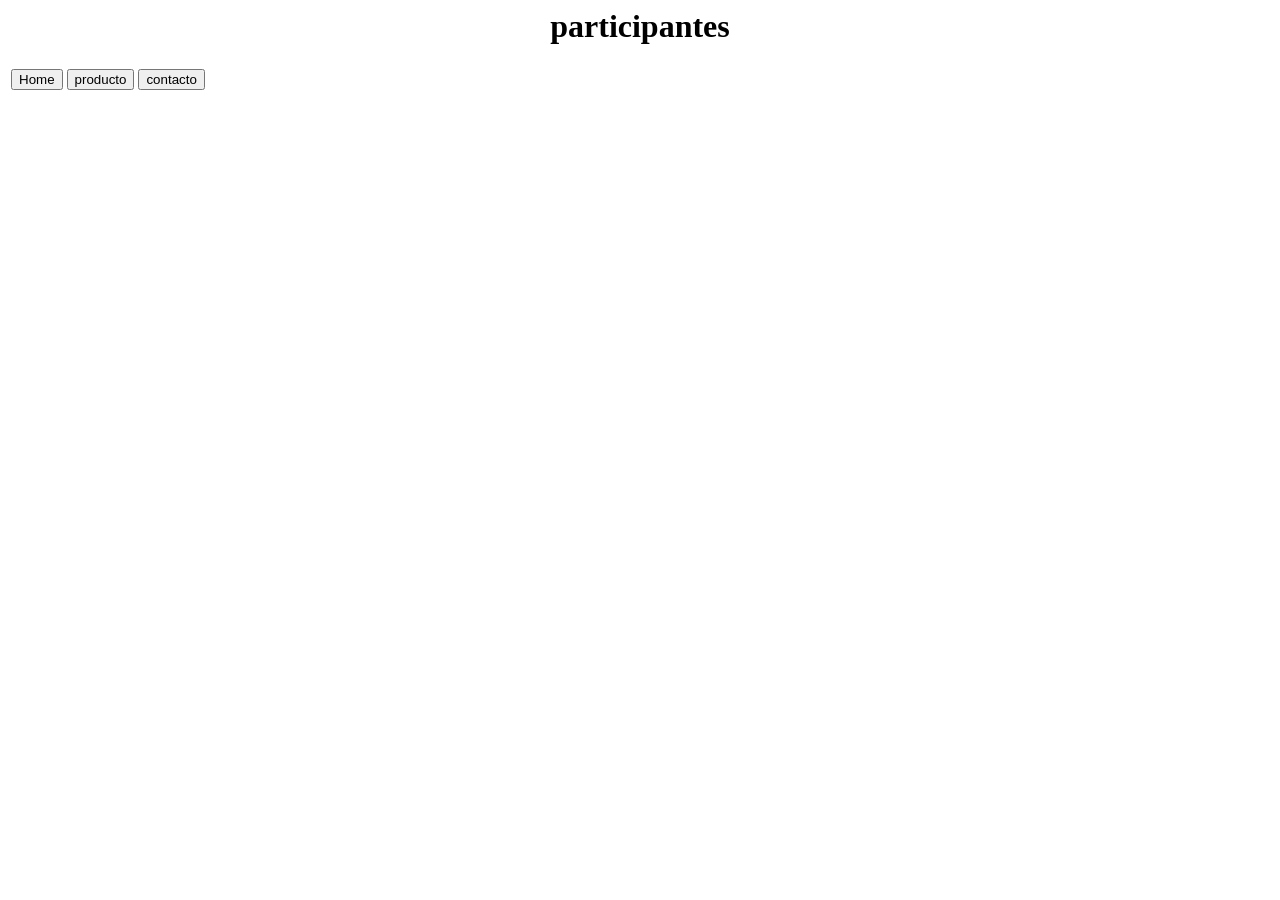
==== contacto.html @ f820a97e "commit" ====
<html>
    <head>
        <title>contacto</title>
    </head>
    <body>
        <table id="tabla1">
          <tr>
             <td><a  href="index.html"><input type="button" id="boton" value="Home"></a></td>
             <td><a  href="productos.html"><input type="button" id="boton" value="producto"></a></td>
             <td><a  href="contacto.html"><input type="button" id="boton" value="contacto"></a></td>
          </tr>
          <center><h1>participantes</h1></center>
    </body>
</html>
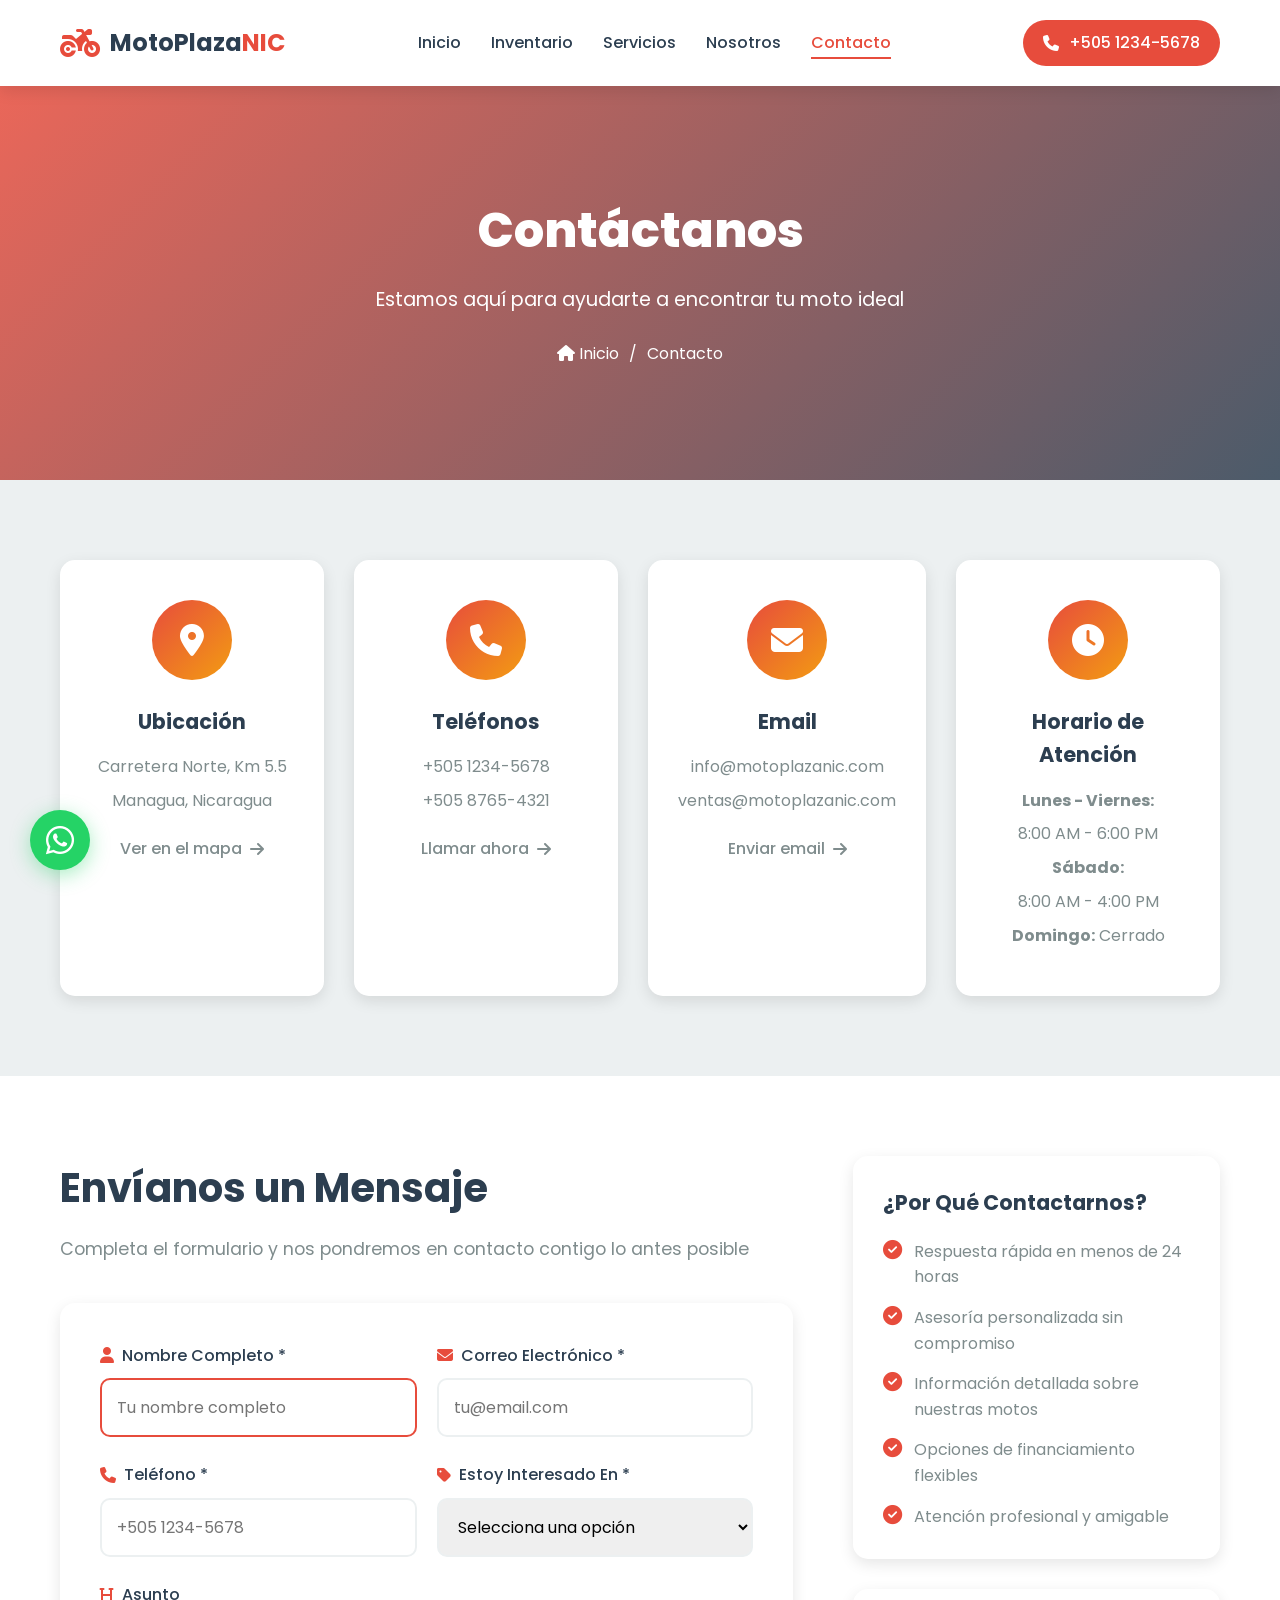
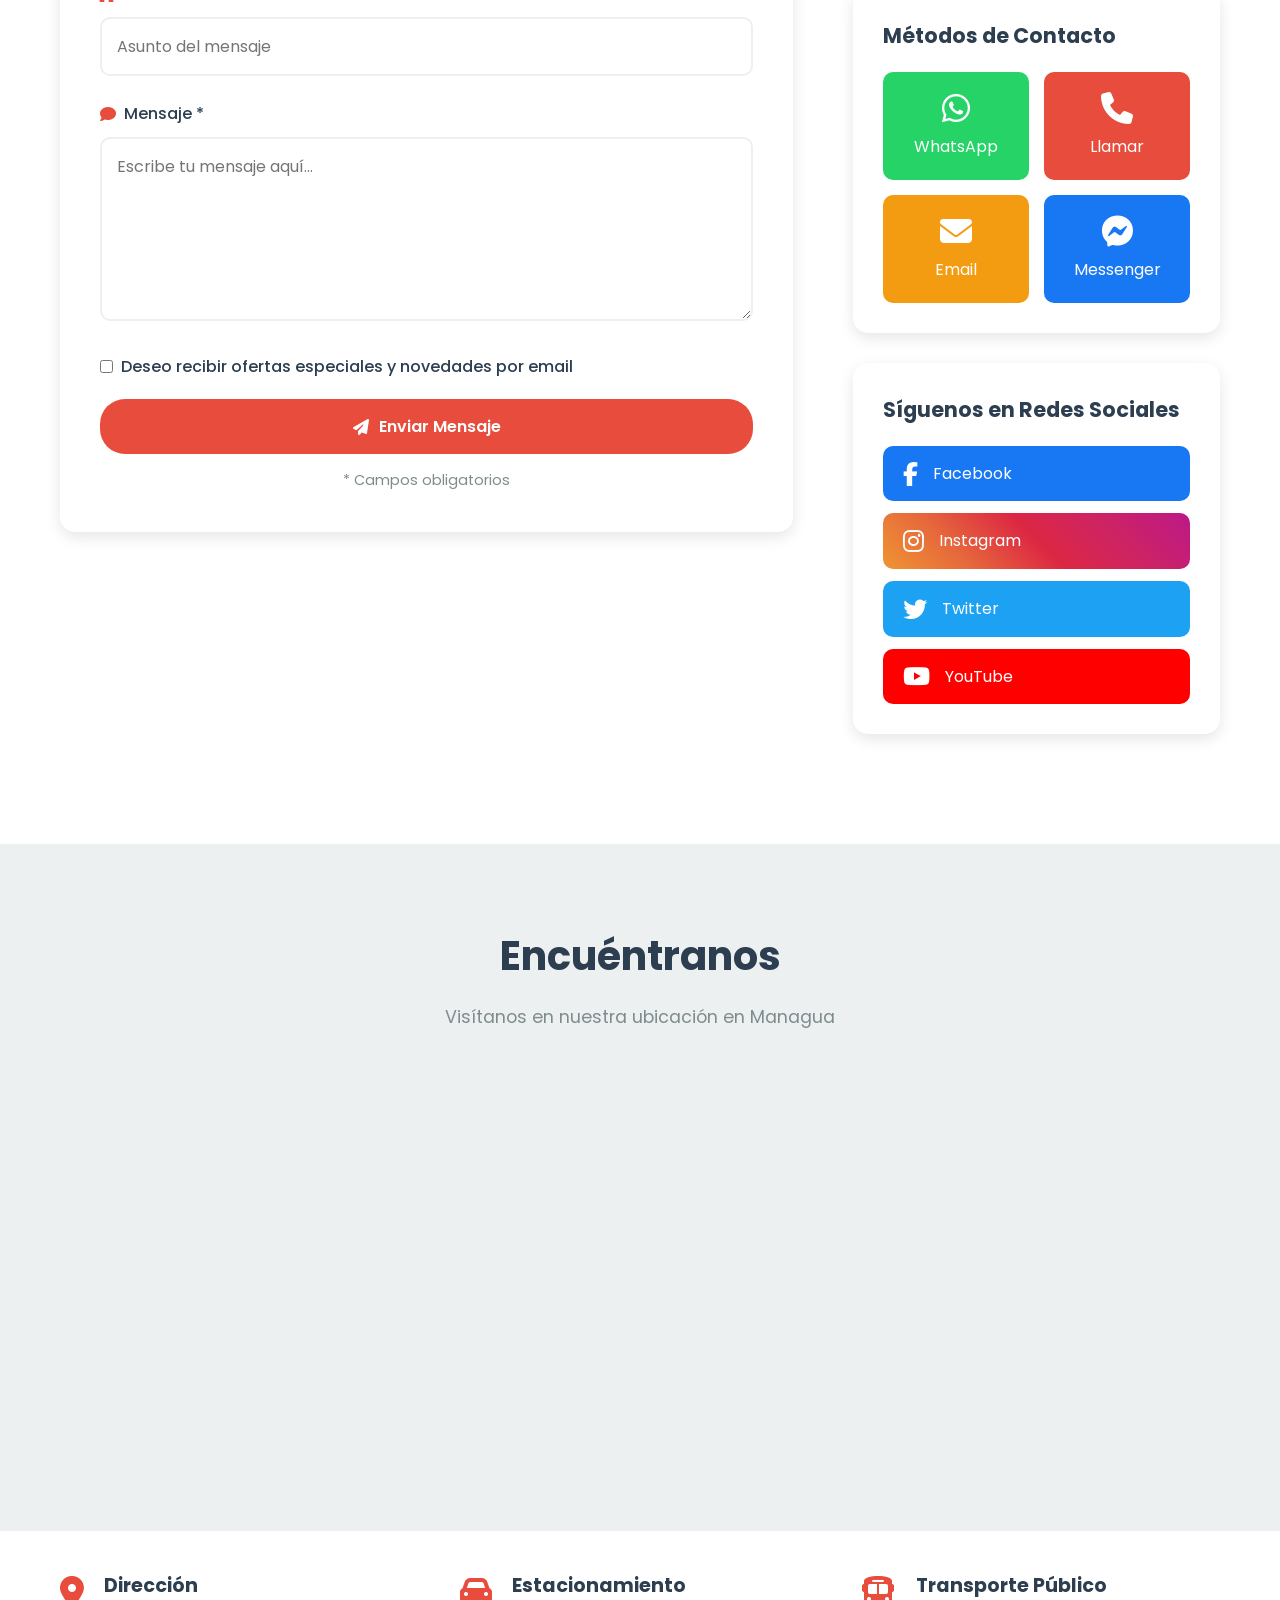
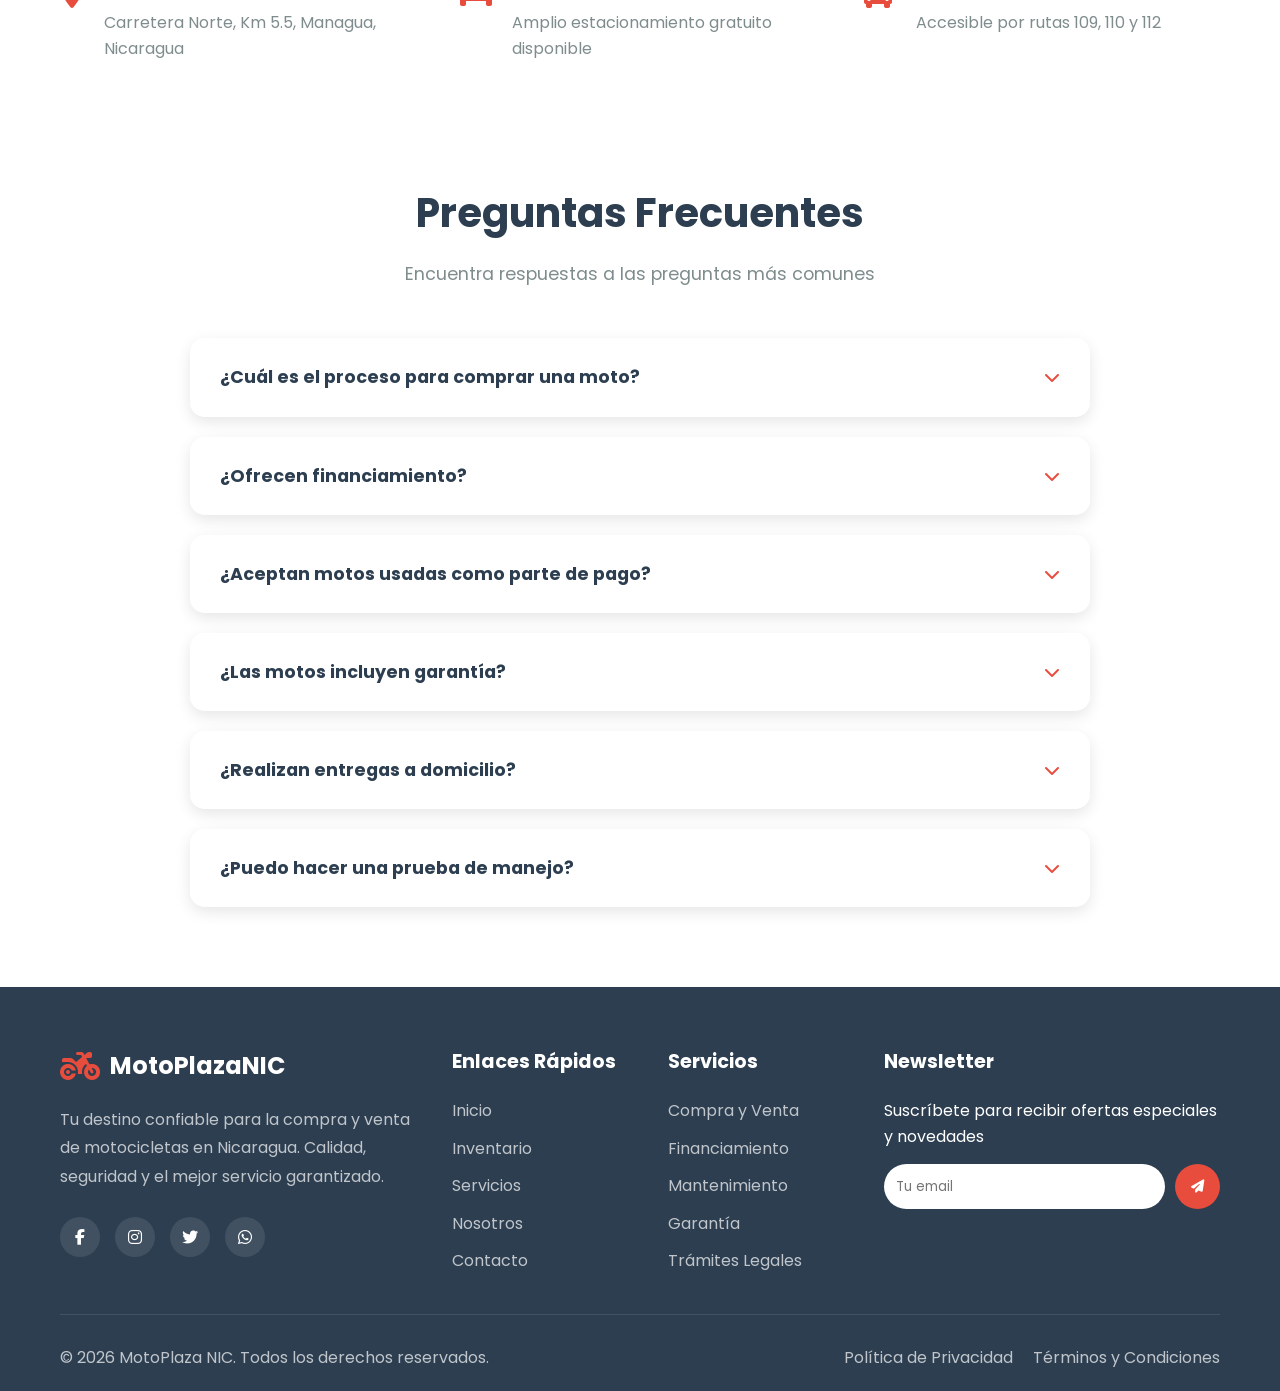
==== commit 585e553f: "Actualizaciones MOdificacion y actualizacions, CSS, JS, entre otros." ====
--- a/contacto.html
+++ b/contacto.html
@@ -1,14 +1,467 @@
-<html>
-    <head>
-        <title>contacto</title>
-    </head>
-    <body>
-        <table id="tabla1">
-          <tr>
-             <td><a  href="index.html"><input type="button" id="boton" value="Home"></a></td>
-             <td><a  href="productos.html"><input type="button" id="boton" value="producto"></a></td>
-             <td><a  href="contacto.html"><input type="button" id="boton" value="contacto"></a></td>
-          </tr>
-          <center><h1>participantes</h1></center>
-    </body>
-</html>+<!DOCTYPE html>
+<html lang="es">
+<head>
+    <meta charset="UTF-8">
+    <meta name="viewport" content="width=device-width, initial-scale=1.0">
+    <meta name="description" content="Contáctanos - MotoPlaza NIC - Estamos aquí para ayudarte">
+    <title>Contacto - MotoPlaza NIC</title>
+    <link rel="stylesheet" href="css/contacto.css">
+    <link rel="stylesheet" href="https://cdnjs.cloudflare.com/ajax/libs/font-awesome/6.4.0/css/all.min.css">
+    <link rel="preconnect" href="https://fonts.googleapis.com">
+    <link rel="preconnect" href="https://fonts.gstatic.com" crossorigin>
+    <link href="https://fonts.googleapis.com/css2?family=Poppins:wght@300;400;500;600;700;800&display=swap" rel="stylesheet">
+</head>
+<body>
+    <!-- Navigation -->
+    <nav class="navbar" id="navbar">
+        <div class="container">
+            <div class="nav-wrapper">
+                <div class="logo">
+                    <i class="fas fa-motorcycle"></i>
+                    <span>MotoPlaza<span class="highlight">NIC</span></span>
+                </div>
+                <ul class="nav-menu" id="navMenu">
+                    <li><a href="index.html" class="nav-link">Inicio</a></li>
+                    <li><a href="index.html#inventory" class="nav-link">Inventario</a></li>
+                    <li><a href="index.html#services" class="nav-link">Servicios</a></li>
+                    <li><a href="nosotros.html" class="nav-link">Nosotros</a></li>
+                    <li><a href="contacto.html" class="nav-link active">Contacto</a></li>
+                </ul>
+                <div class="nav-actions">
+                    <a href="tel:+50512345678" class="phone-btn">
+                        <i class="fas fa-phone"></i>
+                        <span>+505 1234-5678</span>
+                    </a>
+                    <button class="hamburger" id="hamburger">
+                        <span></span>
+                        <span></span>
+                        <span></span>
+                    </button>
+                </div>
+            </div>
+        </div>
+    </nav>
+
+    <!-- Page Header -->
+    <section class="page-header">
+        <div class="header-overlay"></div>
+        <div class="container">
+            <h1 class="page-title">Contáctanos</h1>
+            <p class="page-subtitle">Estamos aquí para ayudarte a encontrar tu moto ideal</p>
+            <div class="breadcrumb">
+                <a href="index.html"><i class="fas fa-home"></i> Inicio</a>
+                <span>/</span>
+                <span>Contacto</span>
+            </div>
+        </div>
+    </section>
+
+    <!-- Contact Info Section -->
+    <section class="contact-info-section">
+        <div class="container">
+            <div class="info-grid">
+                <div class="info-card">
+                    <div class="info-icon">
+                        <i class="fas fa-map-marker-alt"></i>
+                    </div>
+                    <div class="info-content">
+                        <h3>Ubicación</h3>
+                        <p>Carretera Norte, Km 5.5</p>
+                        <p>Managua, Nicaragua</p>
+                        <a href="https://maps.google.com" target="_blank" class="info-link">
+                            Ver en el mapa <i class="fas fa-arrow-right"></i>
+                        </a>
+                    </div>
+                </div>
+
+                <div class="info-card">
+                    <div class="info-icon">
+                        <i class="fas fa-phone"></i>
+                    </div>
+                    <div class="info-content">
+                        <h3>Teléfonos</h3>
+                        <p><a href="tel:+50512345678">+505 1234-5678</a></p>
+                        <p><a href="tel:+50587654321">+505 8765-4321</a></p>
+                        <a href="tel:+50512345678" class="info-link">
+                            Llamar ahora <i class="fas fa-arrow-right"></i>
+                        </a>
+                    </div>
+                </div>
+
+                <div class="info-card">
+                    <div class="info-icon">
+                        <i class="fas fa-envelope"></i>
+                    </div>
+                    <div class="info-content">
+                        <h3>Email</h3>
+                        <p><a href="mailto:info@motoplazanic.com">info@motoplazanic.com</a></p>
+                        <p><a href="mailto:ventas@motoplazanic.com">ventas@motoplazanic.com</a></p>
+                        <a href="mailto:info@motoplazanic.com" class="info-link">
+                            Enviar email <i class="fas fa-arrow-right"></i>
+                        </a>
+                    </div>
+                </div>
+
+                <div class="info-card">
+                    <div class="info-icon">
+                        <i class="fas fa-clock"></i>
+                    </div>
+                    <div class="info-content">
+                        <h3>Horario de Atención</h3>
+                        <p><strong>Lunes - Viernes:</strong></p>
+                        <p>8:00 AM - 6:00 PM</p>
+                        <p><strong>Sábado:</strong></p>
+                        <p>8:00 AM - 4:00 PM</p>
+                        <p><strong>Domingo:</strong> Cerrado</p>
+                    </div>
+                </div>
+            </div>
+        </div>
+    </section>
+
+    <!-- Contact Form Section -->
+    <section class="contact-form-section">
+        <div class="container">
+            <div class="contact-layout">
+                <div class="form-side">
+                    <h2 class="section-title">Envíanos un Mensaje</h2>
+                    <p class="section-subtitle">Completa el formulario y nos pondremos en contacto contigo lo antes posible</p>
+                    
+                    <form class="contact-form" id="contactForm">
+                        <div class="form-row">
+                            <div class="form-group">
+                                <label for="name">
+                                    <i class="fas fa-user"></i>
+                                    Nombre Completo *
+                                </label>
+                                <input type="text" id="name" name="name" placeholder="Tu nombre completo" required>
+                            </div>
+                            <div class="form-group">
+                                <label for="email">
+                                    <i class="fas fa-envelope"></i>
+                                    Correo Electrónico *
+                                </label>
+                                <input type="email" id="email" name="email" placeholder="tu@email.com" required>
+                            </div>
+                        </div>
+
+                        <div class="form-row">
+                            <div class="form-group">
+                                <label for="phone">
+                                    <i class="fas fa-phone"></i>
+                                    Teléfono *
+                                </label>
+                                <input type="tel" id="phone" name="phone" placeholder="+505 1234-5678" required>
+                            </div>
+                            <div class="form-group">
+                                <label for="interest">
+                                    <i class="fas fa-tag"></i>
+                                    Estoy Interesado En *
+                                </label>
+                                <select id="interest" name="interest" required>
+                                    <option value="">Selecciona una opción</option>
+                                    <option value="comprar">Comprar una moto</option>
+                                    <option value="vender">Vender mi moto</option>
+                                    <option value="financiamiento">Opciones de financiamiento</option>
+                                    <option value="servicio">Servicio técnico</option>
+                                    <option value="repuestos">Repuestos y accesorios</option>
+                                    <option value="otro">Otro</option>
+                                </select>
+                            </div>
+                        </div>
+
+                        <div class="form-group">
+                            <label for="subject">
+                                <i class="fas fa-heading"></i>
+                                Asunto
+                            </label>
+                            <input type="text" id="subject" name="subject" placeholder="Asunto del mensaje">
+                        </div>
+
+                        <div class="form-group">
+                            <label for="message">
+                                <i class="fas fa-comment"></i>
+                                Mensaje *
+                            </label>
+                            <textarea id="message" name="message" rows="6" placeholder="Escribe tu mensaje aquí..." required></textarea>
+                        </div>
+
+                        <div class="form-group checkbox-group">
+                            <label class="checkbox-label">
+                                <input type="checkbox" id="newsletter" name="newsletter">
+                                <span>Deseo recibir ofertas especiales y novedades por email</span>
+                            </label>
+                        </div>
+
+                        <button type="submit" class="btn btn-primary btn-full">
+                            <i class="fas fa-paper-plane"></i>
+                            Enviar Mensaje
+                        </button>
+
+                        <p class="form-note">* Campos obligatorios</p>
+                    </form>
+                </div>
+
+                <div class="info-side">
+                    <div class="info-box">
+                        <h3>¿Por Qué Contactarnos?</h3>
+                        <ul class="benefits-list">
+                            <li>
+                                <i class="fas fa-check-circle"></i>
+                                <span>Respuesta rápida en menos de 24 horas</span>
+                            </li>
+                            <li>
+                                <i class="fas fa-check-circle"></i>
+                                <span>Asesoría personalizada sin compromiso</span>
+                            </li>
+                            <li>
+                                <i class="fas fa-check-circle"></i>
+                                <span>Información detallada sobre nuestras motos</span>
+                            </li>
+                            <li>
+                                <i class="fas fa-check-circle"></i>
+                                <span>Opciones de financiamiento flexibles</span>
+                            </li>
+                            <li>
+                                <i class="fas fa-check-circle"></i>
+                                <span>Atención profesional y amigable</span>
+                            </li>
+                        </ul>
+                    </div>
+
+                    <div class="info-box">
+                        <h3>Métodos de Contacto</h3>
+                        <div class="contact-methods">
+                            <a href="https://wa.me/50512345678" class="method-btn whatsapp" target="_blank">
+                                <i class="fab fa-whatsapp"></i>
+                                <span>WhatsApp</span>
+                            </a>
+                            <a href="tel:+50512345678" class="method-btn phone">
+                                <i class="fas fa-phone"></i>
+                                <span>Llamar</span>
+                            </a>
+                            <a href="mailto:info@motoplazanic.com" class="method-btn email">
+                                <i class="fas fa-envelope"></i>
+                                <span>Email</span>
+                            </a>
+                            <a href="https://facebook.com" class="method-btn facebook" target="_blank">
+                                <i class="fab fa-facebook-messenger"></i>
+                                <span>Messenger</span>
+                            </a>
+                        </div>
+                    </div>
+
+                    <div class="info-box social-box">
+                        <h3>Síguenos en Redes Sociales</h3>
+                        <div class="social-links-large">
+                            <a href="#" class="social-btn facebook">
+                                <i class="fab fa-facebook-f"></i>
+                                <span>Facebook</span>
+                            </a>
+                            <a href="#" class="social-btn instagram">
+                                <i class="fab fa-instagram"></i>
+                                <span>Instagram</span>
+                            </a>
+                            <a href="#" class="social-btn twitter">
+                                <i class="fab fa-twitter"></i>
+                                <span>Twitter</span>
+                            </a>
+                            <a href="#" class="social-btn youtube">
+                                <i class="fab fa-youtube"></i>
+                                <span>YouTube</span>
+                            </a>
+                        </div>
+                    </div>
+                </div>
+            </div>
+        </div>
+    </section>
+
+    <!-- Map Section -->
+    <section class="map-section">
+        <div class="container">
+            <h2 class="section-title">Encuéntranos</h2>
+            <p class="section-subtitle">Visítanos en nuestra ubicación en Managua</p>
+        </div>
+        <div class="map-container">
+            <iframe 
+                src="https://www.google.com/maps/embed?pb=!1m18!1m12!1m3!1d124422.39861796424!2d-86.35041984999999!3d12.136389!2m3!1f0!2f0!3f0!3m2!1i1024!2i768!4f13.1!3m3!1m2!1s0x8f7155400f0e3a5b%3A0x5e4e8c5c5c5c5c5c!2sManagua%2C%20Nicaragua!5e0!3m2!1sen!2sus!4v1234567890123!5m2!1sen!2sus" 
+                width="100%" 
+                height="450" 
+                style="border:0;" 
+                allowfullscreen="" 
+                loading="lazy" 
+                referrerpolicy="no-referrer-when-downgrade">
+            </iframe>
+        </div>
+        <div class="map-info">
+            <div class="container">
+                <div class="map-details">
+                    <div class="map-detail-item">
+                        <i class="fas fa-map-marker-alt"></i>
+                        <div>
+                            <h4>Dirección</h4>
+                            <p>Carretera Norte, Km 5.5, Managua, Nicaragua</p>
+                        </div>
+                    </div>
+                    <div class="map-detail-item">
+                        <i class="fas fa-car"></i>
+                        <div>
+                            <h4>Estacionamiento</h4>
+                            <p>Amplio estacionamiento gratuito disponible</p>
+                        </div>
+                    </div>
+                    <div class="map-detail-item">
+                        <i class="fas fa-bus"></i>
+                        <div>
+                            <h4>Transporte Público</h4>
+                            <p>Accesible por rutas 109, 110 y 112</p>
+                        </div>
+                    </div>
+                </div>
+            </div>
+        </div>
+    </section>
+
+    <!-- FAQ Section -->
+    <section class="faq-section">
+        <div class="container">
+            <h2 class="section-title">Preguntas Frecuentes</h2>
+            <p class="section-subtitle">Encuentra respuestas a las preguntas más comunes</p>
+            
+            <div class="faq-grid">
+                <div class="faq-item">
+                    <div class="faq-question">
+                        <h3>¿Cuál es el proceso para comprar una moto?</h3>
+                        <i class="fas fa-chevron-down"></i>
+                    </div>
+                    <div class="faq-answer">
+                        <p>El proceso es simple: 1) Visítanos o contáctanos, 2) Elige tu moto ideal, 3) Revisamos opciones de financiamiento, 4) Completamos la documentación, 5) ¡Disfruta tu nueva moto!</p>
+                    </div>
+                </div>
+
+                <div class="faq-item">
+                    <div class="faq-question">
+                        <h3>¿Ofrecen financiamiento?</h3>
+                        <i class="fas fa-chevron-down"></i>
+                    </div>
+                    <div class="faq-answer">
+                        <p>Sí, trabajamos con varios bancos y financieras para ofrecerte las mejores opciones de financiamiento con tasas competitivas y plazos flexibles.</p>
+                    </div>
+                </div>
+
+                <div class="faq-item">
+                    <div class="faq-question">
+                        <h3>¿Aceptan motos usadas como parte de pago?</h3>
+                        <i class="fas fa-chevron-down"></i>
+                    </div>
+                    <div class="faq-answer">
+                        <p>¡Por supuesto! Evaluamos tu moto usada y te ofrecemos el mejor precio del mercado como parte de pago para tu nueva motocicleta.</p>
+                    </div>
+                </div>
+
+                <div class="faq-item">
+                    <div class="faq-question">
+                        <h3>¿Las motos incluyen garantía?</h3>
+                        <i class="fas fa-chevron-down"></i>
+                    </div>
+                    <div class="faq-answer">
+                        <p>Todas nuestras motocicletas incluyen garantía. Las motos nuevas tienen garantía de fábrica y las usadas incluyen nuestra garantía extendida.</p>
+                    </div>
+                </div>
+
+                <div class="faq-item">
+                    <div class="faq-question">
+                        <h3>¿Realizan entregas a domicilio?</h3>
+                        <i class="fas fa-chevron-down"></i>
+                    </div>
+                    <div class="faq-answer">
+                        <p>Sí, ofrecemos servicio de entrega a domicilio en todo Nicaragua. Los costos varían según la ubicación.</p>
+                    </div>
+                </div>
+
+                <div class="faq-item">
+                    <div class="faq-question">
+                        <h3>¿Puedo hacer una prueba de manejo?</h3>
+                        <i class="fas fa-chevron-down"></i>
+                    </div>
+                    <div class="faq-answer">
+                        <p>¡Claro! Agenda una cita con nosotros y podrás probar la motocicleta que te interesa. Solo necesitas traer tu licencia de conducir vigente.</p>
+                    </div>
+                </div>
+            </div>
+        </div>
+    </section>
+
+    <!-- Footer -->
+    <footer class="footer">
+        <div class="container">
+            <div class="footer-content">
+                <div class="footer-section">
+                    <div class="footer-logo">
+                        <i class="fas fa-motorcycle"></i>
+                        <span>MotoPlaza<span class="highlight">NIC</span></span>
+                    </div>
+                    <p class="footer-description">
+                        Tu destino confiable para la compra y venta de motocicletas en Nicaragua. 
+                        Calidad, seguridad y el mejor servicio garantizado.
+                    </p>
+                    <div class="social-links">
+                        <a href="#" aria-label="Facebook"><i class="fab fa-facebook-f"></i></a>
+                        <a href="#" aria-label="Instagram"><i class="fab fa-instagram"></i></a>
+                        <a href="#" aria-label="Twitter"><i class="fab fa-twitter"></i></a>
+                        <a href="#" aria-label="WhatsApp"><i class="fab fa-whatsapp"></i></a>
+                    </div>
+                </div>
+                <div class="footer-section">
+                    <h3>Enlaces Rápidos</h3>
+                    <ul class="footer-links">
+                        <li><a href="index.html">Inicio</a></li>
+                        <li><a href="index.html#inventory">Inventario</a></li>
+                        <li><a href="index.html#services">Servicios</a></li>
+                        <li><a href="nosotros.html">Nosotros</a></li>
+                        <li><a href="contacto.html">Contacto</a></li>
+                    </ul>
+                </div>
+                <div class="footer-section">
+                    <h3>Servicios</h3>
+                    <ul class="footer-links">
+                        <li><a href="index.html#services">Compra y Venta</a></li>
+                        <li><a href="index.html#services">Financiamiento</a></li>
+                        <li><a href="index.html#services">Mantenimiento</a></li>
+                        <li><a href="index.html#services">Garantía</a></li>
+                        <li><a href="index.html#services">Trámites Legales</a></li>
+                    </ul>
+                </div>
+                <div class="footer-section">
+                    <h3>Newsletter</h3>
+                    <p>Suscríbete para recibir ofertas especiales y novedades</p>
+                    <form class="newsletter-form">
+                        <input type="email" placeholder="Tu email" required>
+                        <button type="submit"><i class="fas fa-paper-plane"></i></button>
+                    </form>
+                </div>
+            </div>
+            <div class="footer-bottom">
+                <p>&copy; 2024 MotoPlaza NIC. Todos los derechos reservados.</p>
+                <div class="footer-bottom-links">
+                    <a href="#">Política de Privacidad</a>
+                    <a href="#">Términos y Condiciones</a>
+                </div>
+            </div>
+        </div>
+    </footer>
+
+    <!-- Scroll to Top Button -->
+    <button class="scroll-top" id="scrollTop">
+        <i class="fas fa-arrow-up"></i>
+    </button>
+
+    <!-- WhatsApp Float Button -->
+    <a href="https://wa.me/50512345678" class="whatsapp-float" target="_blank" aria-label="WhatsApp">
+        <i class="fab fa-whatsapp"></i>
+    </a>
+
+    <script src="js/contacto.js"></script>
+</body>
+</html>
--- a/css/contacto.css
+++ b/css/contacto.css
@@ -0,0 +1,990 @@
+/* ===================================
+   Global Styles & Reset
+   =================================== */
+* {
+    margin: 0;
+    padding: 0;
+    box-sizing: border-box;
+}
+
+:root {
+    --primary-color: #e74c3c;
+    --secondary-color: #2c3e50;
+    --accent-color: #f39c12;
+    --text-dark: #2c3e50;
+    --text-light: #7f8c8d;
+    --bg-light: #ecf0f1;
+    --bg-white: #ffffff;
+    --shadow: 0 5px 15px rgba(0, 0, 0, 0.1);
+    --shadow-hover: 0 10px 30px rgba(0, 0, 0, 0.15);
+    --transition: all 0.3s ease;
+}
+
+html {
+    scroll-behavior: smooth;
+}
+
+body {
+    font-family: 'Poppins', sans-serif;
+    line-height: 1.6;
+    color: var(--text-dark);
+    overflow-x: hidden;
+}
+
+.container {
+    max-width: 1200px;
+    margin: 0 auto;
+    padding: 0 20px;
+}
+
+img {
+    max-width: 100%;
+    height: auto;
+    display: block;
+}
+
+a {
+    text-decoration: none;
+    color: inherit;
+}
+
+ul {
+    list-style: none;
+}
+
+/* ===================================
+   Navigation (Shared)
+   =================================== */
+.navbar {
+    position: fixed;
+    top: 0;
+    left: 0;
+    width: 100%;
+    background: var(--bg-white);
+    box-shadow: var(--shadow);
+    z-index: 1000;
+    transition: var(--transition);
+}
+
+.nav-wrapper {
+    display: flex;
+    justify-content: space-between;
+    align-items: center;
+    padding: 20px 0;
+}
+
+.logo {
+    display: flex;
+    align-items: center;
+    gap: 10px;
+    font-size: 1.5rem;
+    font-weight: 700;
+    color: var(--secondary-color);
+}
+
+.logo i {
+    color: var(--primary-color);
+    font-size: 2rem;
+}
+
+.logo .highlight {
+    color: var(--primary-color);
+}
+
+.nav-menu {
+    display: flex;
+    gap: 30px;
+    align-items: center;
+}
+
+.nav-link {
+    font-weight: 500;
+    color: var(--text-dark);
+    transition: var(--transition);
+    position: relative;
+}
+
+.nav-link::after {
+    content: '';
+    position: absolute;
+    bottom: -5px;
+    left: 0;
+    width: 0;
+    height: 2px;
+    background: var(--primary-color);
+    transition: var(--transition);
+}
+
+.nav-link:hover,
+.nav-link.active {
+    color: var(--primary-color);
+}
+
+.nav-link:hover::after,
+.nav-link.active::after {
+    width: 100%;
+}
+
+.nav-actions {
+    display: flex;
+    align-items: center;
+    gap: 20px;
+}
+
+.phone-btn {
+    display: flex;
+    align-items: center;
+    gap: 10px;
+    padding: 10px 20px;
+    background: var(--primary-color);
+    color: white;
+    border-radius: 25px;
+    font-weight: 500;
+    transition: var(--transition);
+}
+
+.phone-btn:hover {
+    background: #c0392b;
+    transform: translateY(-2px);
+}
+
+.hamburger {
+    display: none;
+    flex-direction: column;
+    gap: 5px;
+    background: none;
+    border: none;
+    cursor: pointer;
+}
+
+.hamburger span {
+    width: 25px;
+    height: 3px;
+    background: var(--secondary-color);
+    transition: var(--transition);
+}
+
+/* ===================================
+   Page Header
+   =================================== */
+.page-header {
+    position: relative;
+    height: 400px;
+    display: flex;
+    align-items: center;
+    justify-content: center;
+    background: linear-gradient(135deg, #667eea 0%, #764ba2 100%);
+    background-image: url('https://images.unsplash.com/photo-1558981806-ec527fa84c39?w=1920&h=600&fit=crop');
+    background-size: cover;
+    background-position: center;
+    margin-top: 80px;
+}
+
+.header-overlay {
+    position: absolute;
+    top: 0;
+    left: 0;
+    width: 100%;
+    height: 100%;
+    background: linear-gradient(135deg, rgba(231, 76, 60, 0.85), rgba(44, 62, 80, 0.85));
+}
+
+.page-header .container {
+    position: relative;
+    z-index: 2;
+    text-align: center;
+    color: white;
+}
+
+.page-title {
+    font-size: 3rem;
+    font-weight: 800;
+    margin-bottom: 15px;
+    animation: fadeInUp 0.8s ease;
+}
+
+.page-subtitle {
+    font-size: 1.2rem;
+    margin-bottom: 25px;
+    opacity: 0.9;
+    animation: fadeInUp 0.8s ease 0.2s backwards;
+}
+
+.breadcrumb {
+    display: flex;
+    align-items: center;
+    justify-content: center;
+    gap: 10px;
+    font-size: 1rem;
+    animation: fadeInUp 0.8s ease 0.4s backwards;
+}
+
+.breadcrumb a {
+    color: white;
+    transition: var(--transition);
+}
+
+.breadcrumb a:hover {
+    color: var(--accent-color);
+}
+
+/* ===================================
+   Contact Info Section
+   =================================== */
+.contact-info-section {
+    padding: 80px 0;
+    background: var(--bg-light);
+}
+
+.info-grid {
+    display: grid;
+    grid-template-columns: repeat(4, 1fr);
+    gap: 30px;
+}
+
+.info-card {
+    background: white;
+    padding: 40px 30px;
+    border-radius: 15px;
+    box-shadow: var(--shadow);
+    text-align: center;
+    transition: var(--transition);
+}
+
+.info-card:hover {
+    transform: translateY(-10px);
+    box-shadow: var(--shadow-hover);
+}
+
+.info-icon {
+    width: 80px;
+    height: 80px;
+    margin: 0 auto 25px;
+    display: flex;
+    align-items: center;
+    justify-content: center;
+    background: linear-gradient(135deg, var(--primary-color), var(--accent-color));
+    border-radius: 50%;
+    color: white;
+    font-size: 2rem;
+}
+
+.info-content h3 {
+    font-size: 1.3rem;
+    margin-bottom: 15px;
+    color: var(--secondary-color);
+}
+
+.info-content p {
+    color: var(--text-light);
+    margin-bottom: 5px;
+    line-height: 1.8;
+}
+
+.info-content a {
+    color: var(--text-light);
+    transition: var(--transition);
+}
+
+.info-content a:hover {
+    color: var(--primary-color);
+}
+
+.info-link {
+    display: inline-flex;
+    align-items: center;
+    gap: 8px;
+    margin-top: 15px;
+    color: var(--primary-color);
+    font-weight: 500;
+    transition: var(--transition);
+}
+
+.info-link:hover {
+    gap: 12px;
+}
+
+/* ===================================
+   Contact Form Section
+   =================================== */
+.contact-form-section {
+    padding: 80px 0;
+}
+
+.contact-layout {
+    display: grid;
+    grid-template-columns: 2fr 1fr;
+    gap: 60px;
+}
+
+.section-title {
+    font-size: 2.5rem;
+    font-weight: 700;
+    margin-bottom: 15px;
+    color: var(--secondary-color);
+}
+
+.section-subtitle {
+    color: var(--text-light);
+    font-size: 1.1rem;
+    margin-bottom: 40px;
+}
+
+.contact-form {
+    background: white;
+    padding: 40px;
+    border-radius: 15px;
+    box-shadow: var(--shadow);
+}
+
+.form-row {
+    display: grid;
+    grid-template-columns: 1fr 1fr;
+    gap: 20px;
+}
+
+.form-group {
+    margin-bottom: 25px;
+}
+
+.form-group label {
+    display: flex;
+    align-items: center;
+    gap: 8px;
+    font-weight: 500;
+    margin-bottom: 10px;
+    color: var(--text-dark);
+}
+
+.form-group label i {
+    color: var(--primary-color);
+}
+
+.contact-form input,
+.contact-form select,
+.contact-form textarea {
+    width: 100%;
+    padding: 15px;
+    border: 2px solid var(--bg-light);
+    border-radius: 10px;
+    font-family: 'Poppins', sans-serif;
+    font-size: 1rem;
+    transition: var(--transition);
+}
+
+.contact-form input:focus,
+.contact-form select:focus,
+.contact-form textarea:focus {
+    outline: none;
+    border-color: var(--primary-color);
+}
+
+.contact-form textarea {
+    resize: vertical;
+}
+
+.checkbox-group {
+    margin: 20px 0;
+}
+
+.checkbox-label {
+    display: flex;
+    align-items: center;
+    gap: 10px;
+    cursor: pointer;
+    color: var(--text-light);
+}
+
+.checkbox-label input[type="checkbox"] {
+    width: auto;
+    cursor: pointer;
+}
+
+.btn {
+    display: inline-flex;
+    align-items: center;
+    justify-content: center;
+    gap: 10px;
+    padding: 15px 40px;
+    border-radius: 25px;
+    font-weight: 600;
+    transition: var(--transition);
+    cursor: pointer;
+    border: none;
+    font-size: 1rem;
+    font-family: 'Poppins', sans-serif;
+}
+
+.btn-primary {
+    background: var(--primary-color);
+    color: white;
+}
+
+.btn-primary:hover {
+    background: #c0392b;
+    transform: translateY(-3px);
+    box-shadow: 0 10px 20px rgba(231, 76, 60, 0.3);
+}
+
+.btn-full {
+    width: 100%;
+}
+
+.form-note {
+    text-align: center;
+    color: var(--text-light);
+    font-size: 0.9rem;
+    margin-top: 15px;
+}
+
+/* ===================================
+   Info Side
+   =================================== */
+.info-box {
+    background: white;
+    padding: 30px;
+    border-radius: 15px;
+    box-shadow: var(--shadow);
+    margin-bottom: 30px;
+}
+
+.info-box h3 {
+    font-size: 1.3rem;
+    margin-bottom: 20px;
+    color: var(--secondary-color);
+}
+
+.benefits-list {
+    display: grid;
+    gap: 15px;
+}
+
+.benefits-list li {
+    display: flex;
+    align-items: flex-start;
+    gap: 12px;
+}
+
+.benefits-list i {
+    color: var(--primary-color);
+    font-size: 1.2rem;
+    margin-top: 2px;
+}
+
+.benefits-list span {
+    color: var(--text-light);
+    line-height: 1.6;
+}
+
+.contact-methods {
+    display: grid;
+    grid-template-columns: 1fr 1fr;
+    gap: 15px;
+}
+
+.method-btn {
+    display: flex;
+    flex-direction: column;
+    align-items: center;
+    gap: 10px;
+    padding: 20px;
+    border-radius: 10px;
+    color: white;
+    transition: var(--transition);
+    text-align: center;
+}
+
+.method-btn i {
+    font-size: 2rem;
+}
+
+.method-btn.whatsapp {
+    background: #25d366;
+}
+
+.method-btn.phone {
+    background: var(--primary-color);
+}
+
+.method-btn.email {
+    background: var(--accent-color);
+}
+
+.method-btn.facebook {
+    background: #1877f2;
+}
+
+.method-btn:hover {
+    transform: translateY(-5px);
+    box-shadow: 0 10px 20px rgba(0, 0, 0, 0.2);
+}
+
+.social-links-large {
+    display: grid;
+    gap: 12px;
+}
+
+.social-btn {
+    display: flex;
+    align-items: center;
+    gap: 15px;
+    padding: 15px 20px;
+    border-radius: 10px;
+    color: white;
+    transition: var(--transition);
+}
+
+.social-btn i {
+    font-size: 1.5rem;
+}
+
+.social-btn.facebook {
+    background: #1877f2;
+}
+
+.social-btn.instagram {
+    background: linear-gradient(45deg, #f09433 0%, #e6683c 25%, #dc2743 50%, #cc2366 75%, #bc1888 100%);
+}
+
+.social-btn.twitter {
+    background: #1da1f2;
+}
+
+.social-btn.youtube {
+    background: #ff0000;
+}
+
+.social-btn:hover {
+    transform: translateX(5px);
+    box-shadow: 0 5px 15px rgba(0, 0, 0, 0.2);
+}
+
+/* ===================================
+   Map Section
+   =================================== */
+.map-section {
+    padding: 80px 0 0;
+    background: var(--bg-light);
+}
+
+.map-section .section-title {
+    text-align: center;
+}
+
+.map-section .section-subtitle {
+    text-align: center;
+    margin-bottom: 50px;
+}
+
+.map-container {
+    width: 100%;
+    height: 450px;
+    margin-bottom: 0;
+}
+
+.map-container iframe {
+    width: 100%;
+    height: 100%;
+    border: none;
+}
+
+.map-info {
+    background: white;
+    padding: 40px 0;
+}
+
+.map-details {
+    display: grid;
+    grid-template-columns: repeat(3, 1fr);
+    gap: 40px;
+}
+
+.map-detail-item {
+    display: flex;
+    gap: 20px;
+    align-items: flex-start;
+}
+
+.map-detail-item i {
+    font-size: 2rem;
+    color: var(--primary-color);
+    margin-top: 5px;
+}
+
+.map-detail-item h4 {
+    font-size: 1.2rem;
+    margin-bottom: 8px;
+    color: var(--secondary-color);
+}
+
+.map-detail-item p {
+    color: var(--text-light);
+    line-height: 1.6;
+}
+
+/* ===================================
+   FAQ Section
+   =================================== */
+.faq-section {
+    padding: 80px 0;
+}
+
+.faq-section .section-title {
+    text-align: center;
+}
+
+.faq-section .section-subtitle {
+    text-align: center;
+    margin-bottom: 50px;
+}
+
+.faq-grid {
+    display: grid;
+    gap: 20px;
+    max-width: 900px;
+    margin: 0 auto;
+}
+
+.faq-item {
+    background: white;
+    border-radius: 15px;
+    box-shadow: var(--shadow);
+    overflow: hidden;
+    transition: var(--transition);
+}
+
+.faq-item:hover {
+    box-shadow: var(--shadow-hover);
+}
+
+.faq-question {
+    display: flex;
+    justify-content: space-between;
+    align-items: center;
+    padding: 25px 30px;
+    cursor: pointer;
+    background: white;
+    transition: var(--transition);
+}
+
+.faq-question:hover {
+    background: var(--bg-light);
+}
+
+.faq-question h3 {
+    font-size: 1.1rem;
+    color: var(--secondary-color);
+    margin: 0;
+}
+
+.faq-question i {
+    color: var(--primary-color);
+    transition: var(--transition);
+}
+
+.faq-item.active .faq-question i {
+    transform: rotate(180deg);
+}
+
+.faq-answer {
+    max-height: 0;
+    overflow: hidden;
+    transition: max-height 0.3s ease;
+}
+
+.faq-item.active .faq-answer {
+    max-height: 300px;
+}
+
+.faq-answer p {
+    padding: 0 30px 25px;
+    color: var(--text-light);
+    line-height: 1.8;
+}
+
+/* ===================================
+   Footer (Shared)
+   =================================== */
+.footer {
+    background: var(--secondary-color);
+    color: white;
+    padding: 60px 0 20px;
+}
+
+.footer-content {
+    display: grid;
+    grid-template-columns: 2fr 1fr 1fr 1.5fr;
+    gap: 40px;
+    margin-bottom: 40px;
+}
+
+.footer-logo {
+    display: flex;
+    align-items: center;
+    gap: 10px;
+    font-size: 1.5rem;
+    font-weight: 700;
+    margin-bottom: 20px;
+}
+
+.footer-logo i {
+    color: var(--primary-color);
+    font-size: 2rem;
+}
+
+.footer-description {
+    color: rgba(255, 255, 255, 0.7);
+    line-height: 1.8;
+    margin-bottom: 25px;
+}
+
+.social-links {
+    display: flex;
+    gap: 15px;
+}
+
+.social-links a {
+    width: 40px;
+    height: 40px;
+    background: rgba(255, 255, 255, 0.1);
+    border-radius: 50%;
+    display: flex;
+    align-items: center;
+    justify-content: center;
+    transition: var(--transition);
+}
+
+.social-links a:hover {
+    background: var(--primary-color);
+    transform: translateY(-3px);
+}
+
+.footer-section h3 {
+    font-size: 1.2rem;
+    margin-bottom: 20px;
+}
+
+.footer-links {
+    display: grid;
+    gap: 12px;
+}
+
+.footer-links a {
+    color: rgba(255, 255, 255, 0.7);
+    transition: var(--transition);
+}
+
+.footer-links a:hover {
+    color: var(--primary-color);
+    padding-left: 5px;
+}
+
+.newsletter-form {
+    display: flex;
+    gap: 10px;
+    margin-top: 15px;
+}
+
+.newsletter-form input {
+    flex: 1;
+    padding: 12px;
+    border: none;
+    border-radius: 25px;
+    font-family: 'Poppins', sans-serif;
+}
+
+.newsletter-form button {
+    width: 45px;
+    height: 45px;
+    background: var(--primary-color);
+    border: none;
+    border-radius: 50%;
+    color: white;
+    cursor: pointer;
+    transition: var(--transition);
+}
+
+.newsletter-form button:hover {
+    background: var(--accent-color);
+    transform: rotate(15deg);
+}
+
+.footer-bottom {
+    display: flex;
+    justify-content: space-between;
+    align-items: center;
+    padding-top: 30px;
+    border-top: 1px solid rgba(255, 255, 255, 0.1);
+    color: rgba(255, 255, 255, 0.7);
+}
+
+.footer-bottom-links {
+    display: flex;
+    gap: 20px;
+}
+
+.footer-bottom-links a {
+    color: rgba(255, 255, 255, 0.7);
+    transition: var(--transition);
+}
+
+.footer-bottom-links a:hover {
+    color: var(--primary-color);
+}
+
+/* ===================================
+   Scroll to Top Button
+   =================================== */
+.scroll-top {
+    position: fixed;
+    bottom: 30px;
+    right: 30px;
+    width: 50px;
+    height: 50px;
+    background: var(--primary-color);
+    color: white;
+    border: none;
+    border-radius: 50%;
+    font-size: 1.2rem;
+    cursor: pointer;
+    opacity: 0;
+    visibility: hidden;
+    transition: var(--transition);
+    z-index: 999;
+}
+
+.scroll-top.visible {
+    opacity: 1;
+    visibility: visible;
+}
+
+.scroll-top:hover {
+    background: var(--accent-color);
+    transform: translateY(-5px);
+}
+
+/* ===================================
+   WhatsApp Float Button
+   =================================== */
+.whatsapp-float {
+    position: fixed;
+    bottom: 30px;
+    left: 30px;
+    width: 60px;
+    height: 60px;
+    background: #25d366;
+    color: white;
+    border-radius: 50%;
+    display: flex;
+    align-items: center;
+    justify-content: center;
+    font-size: 2rem;
+    box-shadow: 0 5px 20px rgba(37, 211, 102, 0.4);
+    z-index: 999;
+    transition: var(--transition);
+    animation: pulse 2s infinite;
+}
+
+.whatsapp-float:hover {
+    transform: scale(1.1);
+}
+
+/* ===================================
+   Animations
+   =================================== */
+@keyframes fadeInUp {
+    from {
+        opacity: 0;
+        transform: translateY(30px);
+    }
+    to {
+        opacity: 1;
+        transform: translateY(0);
+    }
+}
+
+@keyframes pulse {
+    0% {
+        box-shadow: 0 0 0 0 rgba(37, 211, 102, 0.7);
+    }
+    70% {
+        box-shadow: 0 0 0 15px rgba(37, 211, 102, 0);
+    }
+    100% {
+        box-shadow: 0 0 0 0 rgba(37, 211, 102, 0);
+    }
+}
+
+/* ===================================
+   Responsive Design
+   =================================== */
+@media (max-width: 968px) {
+    .nav-menu {
+        position: fixed;
+        top: 80px;
+        left: -100%;
+        width: 100%;
+        height: calc(100vh - 80px);
+        background: white;
+        flex-direction: column;
+        padding: 40px;
+        transition: var(--transition);
+        box-shadow: var(--shadow);
+    }
+
+    .nav-menu.active {
+        left: 0;
+    }
+
+    .hamburger {
+        display: flex;
+    }
+
+    .phone-btn span {
+        display: none;
+    }
+
+    .info-grid {
+        grid-template-columns: repeat(2, 1fr);
+    }
+
+    .contact-layout {
+        grid-template-columns: 1fr;
+    }
+
+    .map-details {
+        grid-template-columns: 1fr;
+    }
+
+    .footer-content {
+        grid-template-columns: 1fr 1fr;
+    }
+}
+
+@media (max-width: 768px) {
+    .page-title {
+        font-size: 2rem;
+    }
+
+    .info-grid {
+        grid-template-columns: 1fr;
+    }
+
+    .form-row {
+        grid-template-columns: 1fr;
+    }
+
+    .contact-methods {
+        grid-template-columns: 1fr;
+    }
+
+    .footer-content {
+        grid-template-columns: 1fr;
+    }
+
+    .footer-bottom {
+        flex-direction: column;
+        gap: 15px;
+        text-align: center;
+    }
+}
